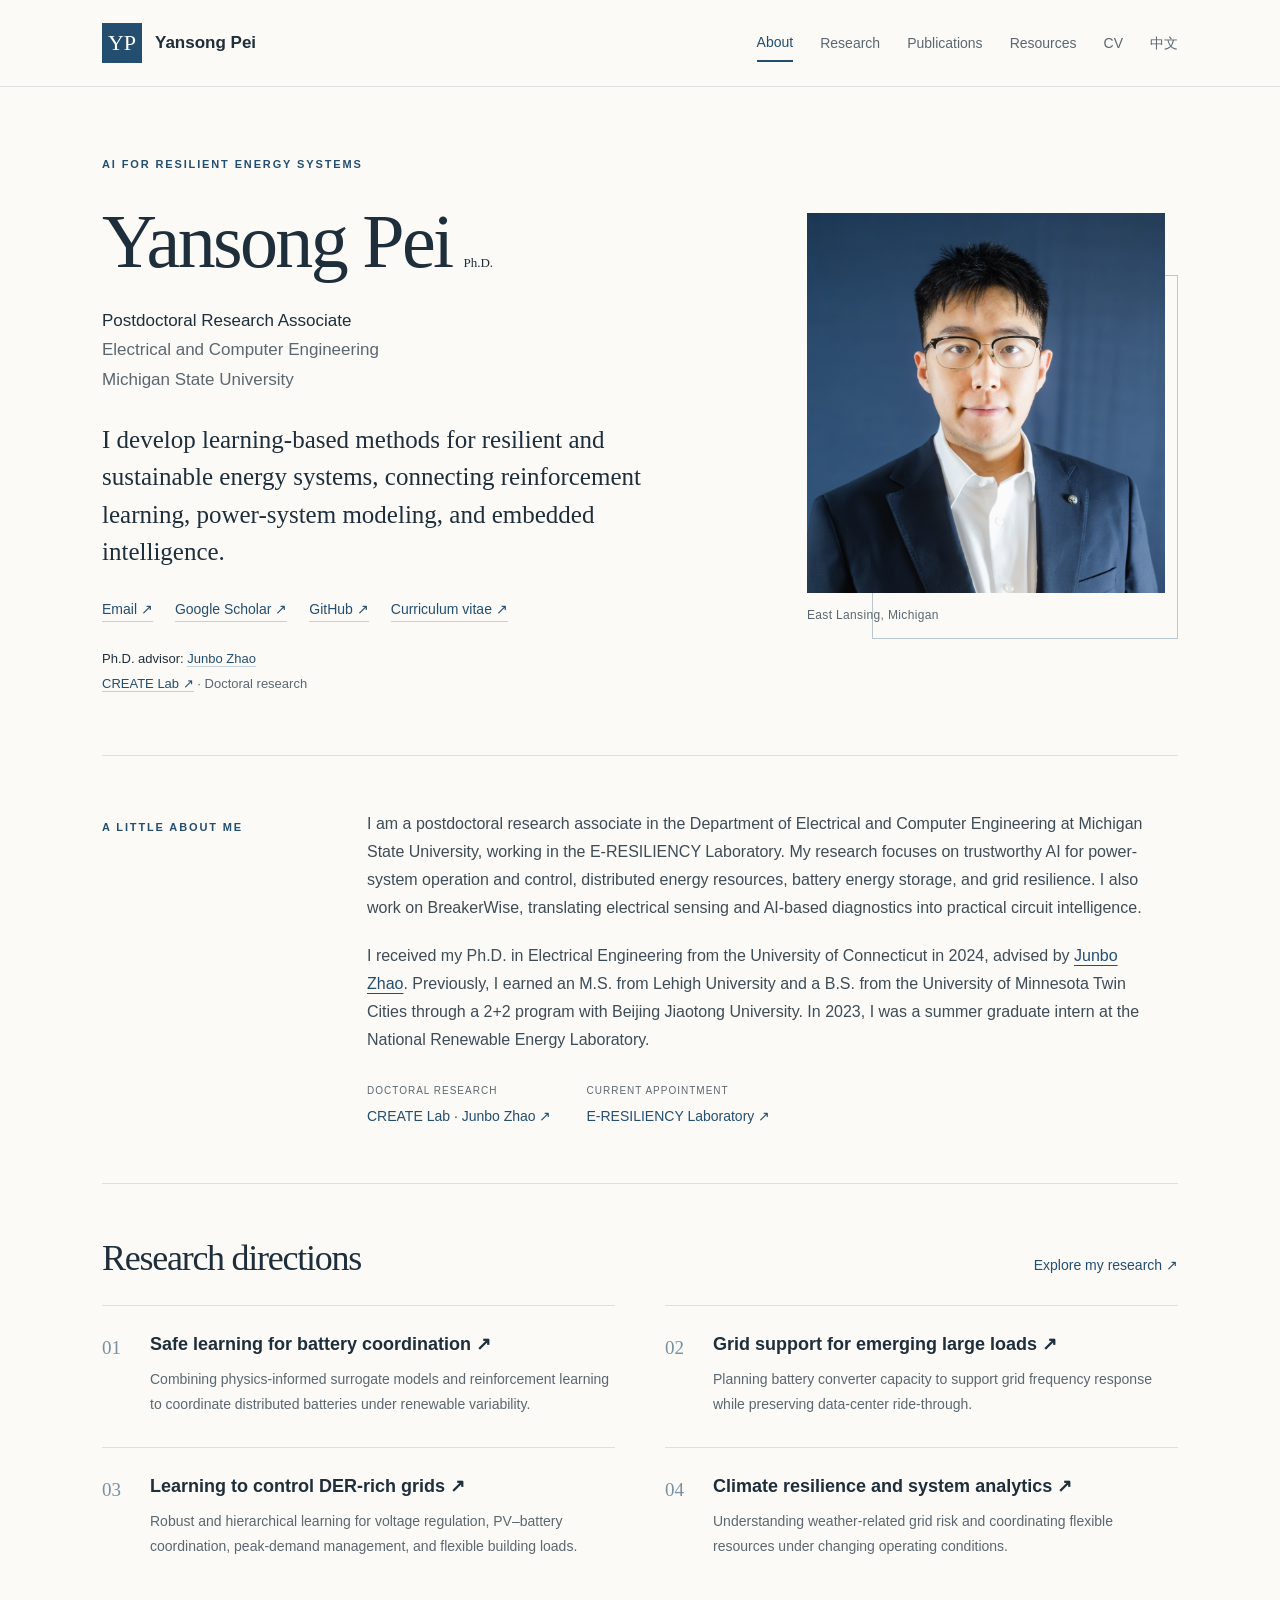
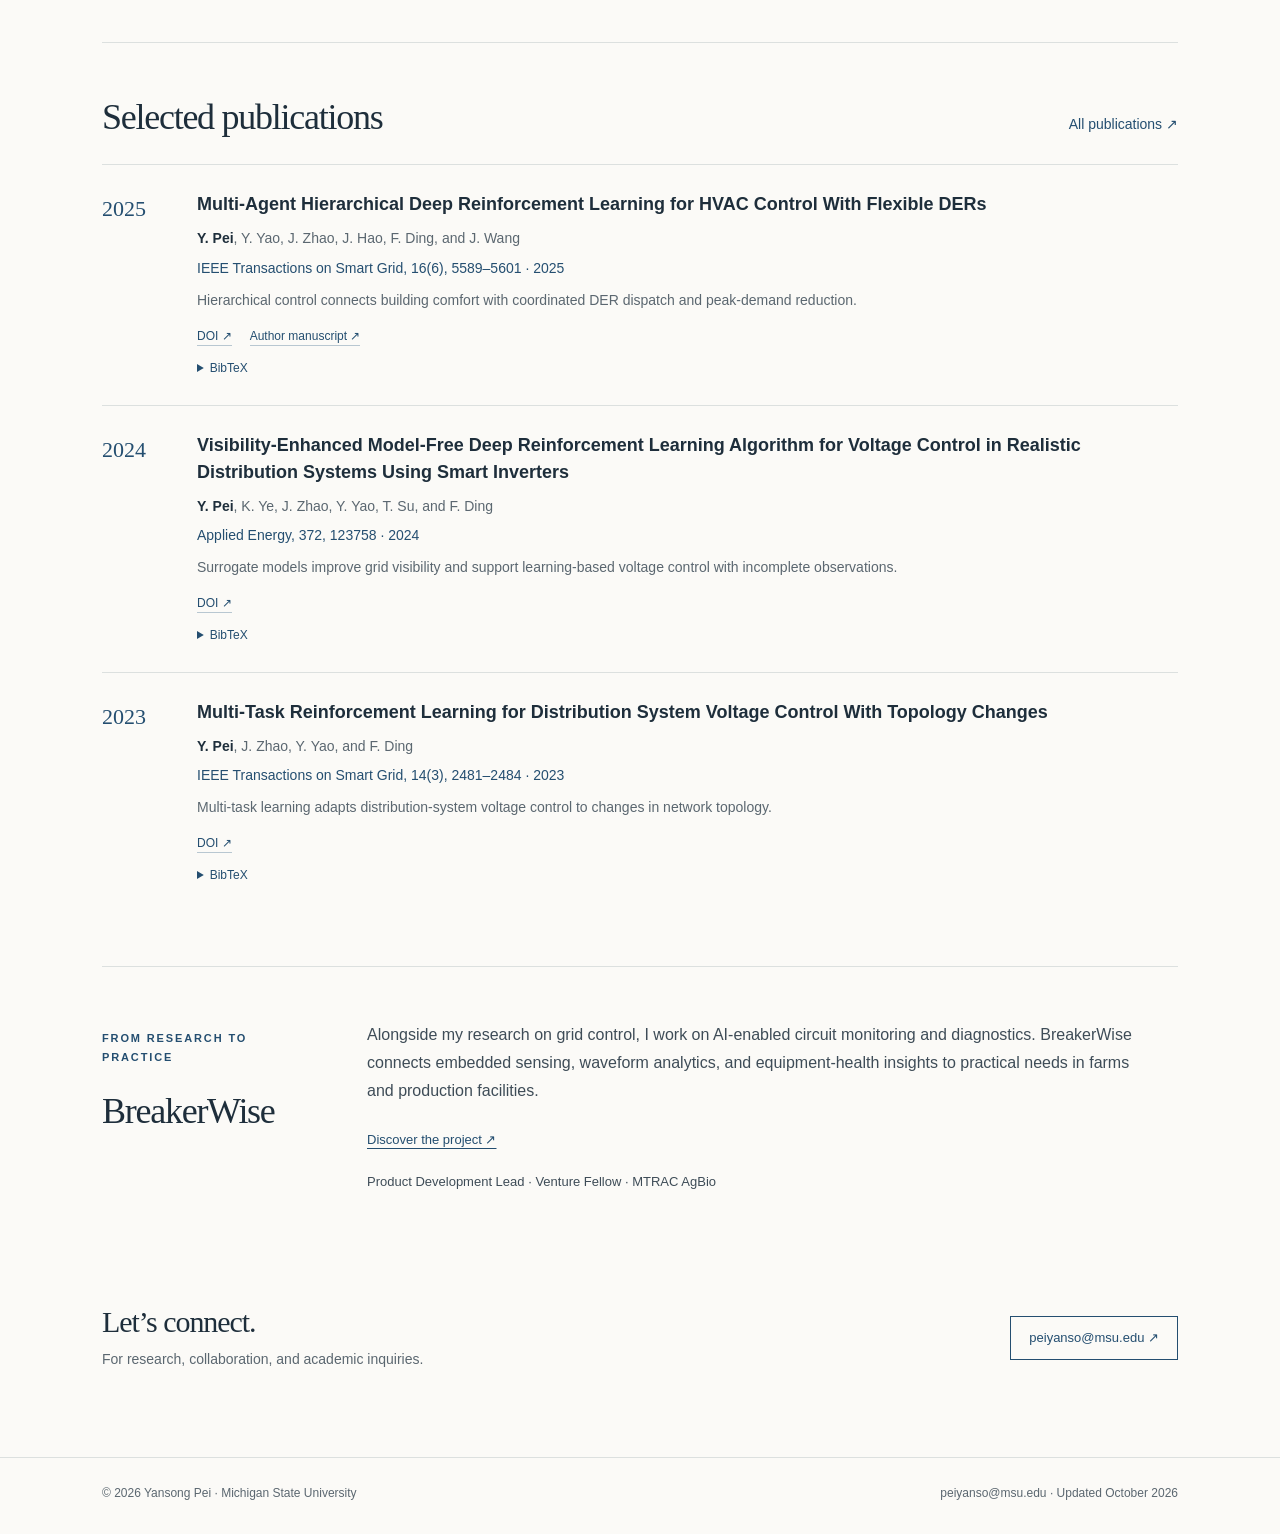
==== index.html @ 7ef68817 "Publish Yansong Pei academic homepage" ====
<!doctype html>
<html lang="en"><head><meta charset="utf-8"><meta name="viewport" content="width=device-width,initial-scale=1">
<title>Yansong Pei | AI for Power &amp; Energy Systems</title><meta name="description" content="I develop learning-based methods for resilient and sustainable energy systems, connecting reinforcement learning, power-system modeling, and embedded intelligence. Postdoctoral Research Associate at Michigan State University."><meta name="author" content="Yansong Pei"><meta name="robots" content="index,follow,max-image-preview:large">
<link rel="canonical" href="https://ypp-peipei.github.io/"><link rel="alternate" hreflang="en" href="https://ypp-peipei.github.io/"><link rel="alternate" hreflang="zh-CN" href="https://ypp-peipei.github.io/zh.html"><link rel="alternate" hreflang="x-default" href="https://ypp-peipei.github.io/"><link rel="icon" href="favicon.svg" type="image/svg+xml"><link rel="stylesheet" href="style.css">
<meta property="og:type" content="website"><meta property="og:title" content="Yansong Pei | AI for Power &amp; Energy Systems"><meta property="og:description" content="I develop learning-based methods for resilient and sustainable energy systems, connecting reinforcement learning, power-system modeling, and embedded intelligence. Postdoctoral Research Associate at Michigan State University."><meta property="og:url" content="https://ypp-peipei.github.io/"><meta property="og:image" content="https://ypp-peipei.github.io/portrait.jpg"><meta property="og:image:alt" content="Portrait of Yansong Pei"><meta name="twitter:card" content="summary"><meta name="theme-color" content="#244e70">
<script type="application/ld+json">{"@context": "https://schema.org", "@type": "ProfilePage", "dateModified": "2026-10-23", "url": "https://ypp-peipei.github.io/", "mainEntity": {"@type": "Person", "@id": "https://ypp-peipei.github.io/#person", "name": "Yansong Pei", "url": "https://ypp-peipei.github.io/", "image": "https://ypp-peipei.github.io/portrait.jpg", "jobTitle": "Postdoctoral Research Associate", "description": "I develop learning-based methods for resilient and sustainable energy systems, connecting reinforcement learning, power-system modeling, and embedded intelligence.", "email": "peiyanso@msu.edu", "worksFor": {"@type": "CollegeOrUniversity", "name": "Michigan State University"}, "alumniOf": [{"@type": "CollegeOrUniversity", "name": "University of Connecticut"}, {"@type": "CollegeOrUniversity", "name": "Lehigh University"}, {"@type": "CollegeOrUniversity", "name": "University of Minnesota Twin Cities"}], "sameAs": ["https://scholar.google.com/citations?user=QDawInYAAAAJ&hl=en", "https://github.com/ypp-peipei", "https://www.linkedin.com/in/yansong-pei-6686b8173", "https://www.egr.msu.edu/e-resiliency/people.html"]}}</script><script src="site.js" defer></script></head><body>
<a class="skip" href="#main">Skip to content</a><header class="site-header"><div class="container header-inner"><a class="brand" href="index.html"><span class="monogram" aria-hidden="true">YP</span>Yansong Pei</a><button class="menu-toggle" aria-controls="navigation" aria-expanded="false">Menu</button><nav class="nav" id="navigation" aria-label="Main navigation"><a href="index.html" aria-current="page">About</a><a href="research.html">Research</a><a href="publications.html">Publications</a><a href="materials.html">Resources</a><a href="cv.html">CV</a><a href="zh.html" class="">中文</a></nav></div></header>
<main class="container" id="main"><section class="hero"><div><p class="eyebrow">AI for resilient energy systems</p><h1>Yansong Pei<span class="small" style="letter-spacing:0;margin-left:12px">Ph.D.</span></h1><p class="role"><strong>Postdoctoral Research Associate</strong><br>Electrical and Computer Engineering<br>Michigan State University</p><p class="intro">I develop learning-based methods for resilient and sustainable energy systems, connecting reinforcement learning, power-system modeling, and embedded intelligence.</p><div class="socials"><a href="mailto:peiyanso@msu.edu" class="">Email <span aria-hidden="true">↗</span></a><a href="https://scholar.google.com/citations?user=QDawInYAAAAJ&amp;hl=en" class="">Google Scholar <span aria-hidden="true">↗</span></a><a href="https://github.com/ypp-peipei" class="">GitHub <span aria-hidden="true">↗</span></a><a href="cv.html" class="">Curriculum vitae <span aria-hidden="true">↗</span></a></div><p class="academic-link">Ph.D. advisor: <a href="https://sites.dartmouth.edu/cpeslab/junbo-zhao/" class="">Junbo Zhao</a><br><a href="https://sites.dartmouth.edu/cpeslab/" class="">CREATE Lab ↗</a> <span class="muted">· Doctoral research</span></p></div><figure class="portrait-wrap"><img class="portrait" src="portrait.jpg" width="1065" height="1600" fetchpriority="high" alt="Yansong Pei"><figcaption>East Lansing, Michigan</figcaption></figure></section>
<section class="section about-grid" aria-labelledby="about-title"><div><p class="eyebrow" id="about-title">A little about me</p></div><div class="prose"><p>I am a postdoctoral research associate in the Department of Electrical and Computer Engineering at Michigan State University, working in the E-RESILIENCY Laboratory. My research focuses on trustworthy AI for power-system operation and control, distributed energy resources, battery energy storage, and grid resilience. I also work on BreakerWise, translating electrical sensing and AI-based diagnostics into practical circuit intelligence.</p><p>I received my Ph.D. in Electrical Engineering from the University of Connecticut in 2024, advised by <a href="https://sites.dartmouth.edu/cpeslab/junbo-zhao/" class="">Junbo Zhao</a>. Previously, I earned an M.S. from Lehigh University and a B.S. from the University of Minnesota Twin Cities through a 2+2 program with Beijing Jiaotong University. In 2023, I was a summer graduate intern at the National Renewable Energy Laboratory.</p><div class="lab-links"><div><span>Doctoral research</span><a href="https://sites.dartmouth.edu/cpeslab/" class="">CREATE Lab · Junbo Zhao ↗</a></div><div><span>Current appointment</span><a href="https://www.egr.msu.edu/e-resiliency/people.html" class="">E-RESILIENCY Laboratory ↗</a></div></div></div></section>
<section class="section"><div class="section-heading"><h2>Research directions</h2><a href="research.html" class="">Explore my research ↗</a></div><div class="research-overview"><article class="research-teaser"><span class="number">01</span><div><h3><a href="research.html#safe-bess" class="">Safe learning for battery coordination <span aria-hidden="true">↗</span></a></h3><p>Combining physics-informed surrogate models and reinforcement learning to coordinate distributed batteries under renewable variability.</p></div></article><article class="research-teaser"><span class="number">02</span><div><h3><a href="research.html#data-centers" class="">Grid support for emerging large loads <span aria-hidden="true">↗</span></a></h3><p>Planning battery converter capacity to support grid frequency response while preserving data-center ride-through.</p></div></article><article class="research-teaser"><span class="number">03</span><div><h3><a href="research.html#der-control" class="">Learning to control DER-rich grids <span aria-hidden="true">↗</span></a></h3><p>Robust and hierarchical learning for voltage regulation, PV–battery coordination, peak-demand management, and flexible building loads.</p></div></article><article class="research-teaser"><span class="number">04</span><div><h3><a href="research.html#resilience" class="">Climate resilience and system analytics <span aria-hidden="true">↗</span></a></h3><p>Understanding weather-related grid risk and coordinating flexible resources under changing operating conditions.</p></div></article></div></section>
<section class="section"><div class="section-heading"><h2>Selected publications</h2><a href="publications.html" class="">All publications ↗</a></div><article class="publication" id="pei2025hvac" data-paper data-type="journal" data-year="2025" data-search="multi-agent hierarchical deep reinforcement learning for hvac control with flexible ders y. pei, y. yao, j. zhao, j. hao, f. ding, and j. wang ieee transactions on smart grid published 2025">
    <div class="pub-year">2025</div><div><h3><a href="https://doi.org/10.1109/TSG.2025.3598082" class="">Multi-Agent Hierarchical Deep Reinforcement Learning for HVAC Control With Flexible DERs</a></h3><p class="authors"><strong>Y. Pei</strong>, Y. Yao, J. Zhao, J. Hao, F. Ding, and J. Wang</p><p class="venue">IEEE Transactions on Smart Grid, 16(6), 5589–5601 · 2025</p><p class="pub-summary">Hierarchical control connects building comfort with coordinated DER dispatch and peak-demand reduction.</p>
    <div class="pub-links"><a href="https://doi.org/10.1109/TSG.2025.3598082" class="">DOI ↗</a><a href="https://www.osti.gov/pages/servlets/purl/2587057" class="">Author manuscript ↗</a></div><details class="citation"><summary>BibTeX</summary><pre id="bib-pei2025hvac">@article{pei2025hvac,
  title = {{Multi-Agent Hierarchical Deep Reinforcement Learning for HVAC Control With Flexible DERs}},
  author = {Y. Pei and Y. Yao and J. Zhao and J. Hao and F. Ding and J. Wang},
  year = {2025},
  journal = {IEEE Transactions on Smart Grid},
  volume = {16},
  number = {6},
  pages = {5589--5601},
  doi = {10.1109/TSG.2025.3598082}
}</pre><button class="copy" data-copy="bib-pei2025hvac" aria-live="polite">Copy citation</button></details></div></article><article class="publication" id="pei2024visibility" data-paper data-type="journal" data-year="2024" data-search="visibility-enhanced model-free deep reinforcement learning algorithm for voltage control in realistic distribution systems using smart inverters y. pei, k. ye, j. zhao, y. yao, t. su, and f. ding applied energy published 2024">
    <div class="pub-year">2024</div><div><h3><a href="https://doi.org/10.1016/j.apenergy.2024.123758" class="">Visibility-Enhanced Model-Free Deep Reinforcement Learning Algorithm for Voltage Control in Realistic Distribution Systems Using Smart Inverters</a></h3><p class="authors"><strong>Y. Pei</strong>, K. Ye, J. Zhao, Y. Yao, T. Su, and F. Ding</p><p class="venue">Applied Energy, 372, 123758 · 2024</p><p class="pub-summary">Surrogate models improve grid visibility and support learning-based voltage control with incomplete observations.</p>
    <div class="pub-links"><a href="https://doi.org/10.1016/j.apenergy.2024.123758" class="">DOI ↗</a></div><details class="citation"><summary>BibTeX</summary><pre id="bib-pei2024visibility">@article{pei2024visibility,
  title = {{Visibility-Enhanced Model-Free Deep Reinforcement Learning Algorithm for Voltage Control in Realistic Distribution Systems Using Smart Inverters}},
  author = {Y. Pei and K. Ye and J. Zhao and Y. Yao and T. Su and F. Ding},
  year = {2024},
  journal = {Applied Energy},
  volume = {372},
  pages = {123758},
  doi = {10.1016/j.apenergy.2024.123758}
}</pre><button class="copy" data-copy="bib-pei2024visibility" aria-live="polite">Copy citation</button></details></div></article><article class="publication" id="pei2023multitask" data-paper data-type="journal" data-year="2023" data-search="multi-task reinforcement learning for distribution system voltage control with topology changes y. pei, j. zhao, y. yao, and f. ding ieee transactions on smart grid published 2023">
    <div class="pub-year">2023</div><div><h3><a href="https://doi.org/10.1109/TSG.2022.3233766" class="">Multi-Task Reinforcement Learning for Distribution System Voltage Control With Topology Changes</a></h3><p class="authors"><strong>Y. Pei</strong>, J. Zhao, Y. Yao, and F. Ding</p><p class="venue">IEEE Transactions on Smart Grid, 14(3), 2481–2484 · 2023</p><p class="pub-summary">Multi-task learning adapts distribution-system voltage control to changes in network topology.</p>
    <div class="pub-links"><a href="https://doi.org/10.1109/TSG.2022.3233766" class="">DOI ↗</a></div><details class="citation"><summary>BibTeX</summary><pre id="bib-pei2023multitask">@article{pei2023multitask,
  title = {{Multi-Task Reinforcement Learning for Distribution System Voltage Control With Topology Changes}},
  author = {Y. Pei and J. Zhao and Y. Yao and F. Ding},
  year = {2023},
  journal = {IEEE Transactions on Smart Grid},
  volume = {14},
  number = {3},
  pages = {2481--2484},
  doi = {10.1109/TSG.2022.3233766}
}</pre><button class="copy" data-copy="bib-pei2023multitask" aria-live="polite">Copy citation</button></details></div></article></section>
<section class="section about-grid"><div><p class="eyebrow">From research to practice</p><h2>BreakerWise</h2></div><div class="prose"><p>Alongside my research on grid control, I work on AI-enabled circuit monitoring and diagnostics. BreakerWise connects embedded sensing, waveform analytics, and equipment-health insights to practical needs in farms and production facilities.</p><a href="research.html#breakerwise" class="small">Discover the project ↗</a><p class="small muted" style="margin-top:18px">Product Development Lead · Venture Fellow · MTRAC AgBio</p></div></section>
<section class="contact"><div><h2>Let’s connect.</h2><p>For research, collaboration, and academic inquiries.</p></div><a href="mailto:peiyanso@msu.edu" class="button">peiyanso@msu.edu ↗</a></section></main>
<footer class="site-footer"><div class="container footer-inner"><div>© 2026 Yansong Pei <span aria-hidden="true">·</span> Michigan State University</div><div><a href="mailto:peiyanso@msu.edu" class="">peiyanso@msu.edu</a> <span aria-hidden="true">·</span> Updated October 2026</div></div></footer></body></html>
---- style.css ----
:root{--ink:#1e2e3b;--muted:#5b6770;--blue:#244e70;--paper:#fbfaf7;--line:#dce0df;--pale:#eaf0f3;--serif:Georgia,'Times New Roman',serif;--sans:-apple-system,BlinkMacSystemFont,'Segoe UI',sans-serif}*{box-sizing:border-box}html{scroll-behavior:smooth;scroll-padding-top:95px}body{margin:0;background:var(--paper);color:var(--ink);font:16px/1.75 var(--sans);-webkit-font-smoothing:antialiased}a{color:var(--blue);text-decoration-thickness:1px;text-underline-offset:4px}a:hover{color:#0d2941}button,input,select{font:inherit}button,a,input,select,summary{-webkit-tap-highlight-color:transparent}a:focus-visible,button:focus-visible,input:focus-visible,select:focus-visible,summary:focus-visible{outline:3px solid #a87128;outline-offset:5px}h1,h2,h3,p{margin-top:0}h1,h2{font-family:var(--serif);font-weight:400;line-height:1.15;letter-spacing:-.035em}h1{font-size:clamp(48px,6vw,76px);margin-bottom:20px}h2{font-size:36px;margin-bottom:26px}h3{font-size:20px;line-height:1.45;font-weight:600;margin-bottom:10px}p{margin-bottom:20px}img{max-width:100%;display:block}button{cursor:pointer}small,.small{font-size:13px}.container{max-width:1160px;margin:auto;padding:0 42px}.skip{position:absolute;left:16px;top:-100px;background:white;padding:10px;z-index:100}.skip:focus{top:12px}.site-header{border-bottom:1px solid var(--line);background:rgba(251,250,247,.97);position:sticky;top:0;z-index:10}.header-inner{height:86px;display:flex;align-items:center;justify-content:space-between;gap:24px}.brand{text-decoration:none;color:var(--ink);font-size:17px;font-weight:650;white-space:nowrap;display:flex;align-items:center;gap:13px}.monogram{font-family:var(--serif);font-size:22px;font-weight:400;background:var(--blue);color:white;width:40px;height:40px;display:grid;place-items:center}.nav{display:flex;align-items:center;gap:27px}.nav a{font-size:14px;text-decoration:none;color:var(--muted);padding:6px 0}.nav a[aria-current=page]{color:var(--blue);border-bottom:2px solid var(--blue)}.nav a:hover{color:var(--blue)}.menu-toggle{display:none;background:none;border:1px solid var(--line);padding:6px 12px;color:var(--ink)}.eyebrow{text-transform:uppercase;font-size:11px;letter-spacing:.17em;font-weight:650;color:var(--blue);margin-bottom:24px}.hero{display:grid;grid-template-columns:minmax(0,1.7fr) minmax(250px,1fr);align-items:center;gap:74px;padding:68px 0 58px}.hero .role{font-size:17px;margin-bottom:26px;color:var(--muted)}.hero .role strong{color:var(--ink);font-weight:500}.hero .intro{font-family:var(--serif);font-size:25px;line-height:1.5;max-width:600px}.portrait-wrap{margin:0;position:relative;padding:0 13px 13px 0}.portrait-wrap:after{content:'';position:absolute;right:0;bottom:0;width:82%;height:85%;border:1px solid #b9c8d0;z-index:-1}.portrait{width:100%;height:380px;object-fit:cover;object-position:50% 23%;background:#254767}.portrait-wrap figcaption{padding:12px 0 0;color:var(--muted);font-size:12px;letter-spacing:.03em}.socials{display:flex;flex-wrap:wrap;align-items:center;gap:10px 22px;margin-top:26px}.socials a{font-size:14px;text-decoration:none;border-bottom:1px solid #c6d1d7}.arrow{padding-left:5px}.section{padding:54px 0;border-top:1px solid var(--line)}.section-heading{display:flex;align-items:baseline;justify-content:space-between;gap:20px}.section-heading>a{font-size:14px;text-decoration:none;white-space:nowrap}.about-grid{display:grid;grid-template-columns:220px minmax(0,1fr);gap:45px}.about-grid .eyebrow{margin-top:8px}.prose{max-width:780px}.prose p{color:#3e4c57}.research-overview{display:grid;grid-template-columns:1fr 1fr;gap:0 50px}.research-teaser{padding:25px 0;border-top:1px solid var(--line);display:grid;grid-template-columns:30px 1fr;gap:18px}.number{font-family:var(--serif);font-size:19px;color:#7890a0}.research-teaser h3{font-size:18px}.research-teaser h3 a{color:var(--ink);text-decoration:none}.research-teaser p{font-size:14px;color:var(--muted);line-height:1.8;margin-bottom:4px}.publication{border-top:1px solid var(--line);padding:26px 0;display:grid;grid-template-columns:75px minmax(0,1fr);gap:20px;scroll-margin-top:100px}.pub-year{font:22px/1.4 var(--serif);color:var(--blue);padding-top:3px}.publication h3{font-size:18px;line-height:1.5;margin:0 0 9px}.publication h3 a{color:var(--ink);text-decoration:none}.publication h3 a:hover{text-decoration:underline}.authors{color:var(--muted);font-size:14px;line-height:1.65;margin:0 0 5px}.authors strong{color:var(--ink);font-weight:650}.venue{font-size:14px;color:var(--blue);margin:0 0 8px}.pub-summary{font-size:14px;color:var(--muted);margin:8px 0 10px}.pub-links{display:flex;align-items:center;gap:18px;flex-wrap:wrap;font-size:12px;line-height:1.5;margin-top:14px}.pub-links a{text-decoration:none;border-bottom:1px solid #b8c7d1}.tag{display:inline-block;font-size:11px;letter-spacing:.01em;padding:3px 9px;background:var(--pale);color:var(--blue)}.tag.accepted{background:#e4eee5;color:#315a3d}.tag.review{background:#f2e9d9;color:#74501f}.award{font-size:11px;color:#795820}.pub-links details{position:relative}.pub-links summary{cursor:pointer;color:var(--blue)}pre{font:12px/1.65 ui-monospace,SFMono-Regular,Consolas,monospace;white-space:pre-wrap;overflow-wrap:anywhere;background:#f0f1ef;padding:20px;margin-bottom:0;border:1px solid var(--line)}.citation{margin-top:12px}.citation summary{font-size:12px;color:var(--blue);cursor:pointer;display:list-item;width:fit-content}.copy{border:1px solid #b9c8d0;background:transparent;padding:4px 10px;color:var(--blue);font-size:12px;margin-top:8px}.page-top{padding:64px 0 35px;max-width:810px}.page-top h1{font-size:55px}.page-top .lead{font-size:19px;color:var(--muted);line-height:1.75;max-width:760px}.page-top .eyebrow{margin-bottom:20px}.page-top p:last-child{margin-bottom:0}.toolbar{margin:16px 0 28px;padding:20px 0;border-top:1px solid var(--line);border-bottom:1px solid var(--line);display:flex;gap:16px;flex-wrap:wrap;align-items:flex-end}.toolbar label{font-size:11px;letter-spacing:.06em;color:var(--muted);display:block}.search-group{flex:1;min-width:180px}.toolbar input,.toolbar select{width:100%;background:white;border:1px solid #bbc7cb;padding:9px 12px;border-radius:0;color:var(--ink);font-size:14px}.filter-group{min-width:160px}.result-count{font-size:12px;color:var(--muted);margin:0 0 14px}.empty{padding:40px 0}.project{padding:42px 0;border-top:1px solid var(--line);display:grid;grid-template-columns:220px minmax(0,1fr);gap:45px}.project-aside .number{font-size:44px;line-height:1}.project-aside p{font-size:12px;color:var(--muted);margin:14px 0}.project h2{font-size:30px;line-height:1.3;margin-bottom:16px}.project p{color:#46535e}.tags{display:flex;flex-wrap:wrap;gap:8px;margin:18px 0}.related{padding-left:18px;font-size:13px;color:var(--muted)}.related li{padding:5px 0}.subheading{font-size:11px;text-transform:uppercase;letter-spacing:.1em;color:var(--blue);margin:22px 0 10px}.statement{padding:35px 40px;background:var(--pale);margin-bottom:50px}.statement h2{font-size:28px}.statement p{margin-bottom:0;color:#415563}.timeline-item{display:grid;grid-template-columns:145px minmax(0,1fr);gap:25px;padding:22px 0;border-top:1px solid var(--line)}.timeline-item .date{font-size:13px;color:var(--blue);padding-top:4px}.timeline-item h3{font-size:18px;margin-bottom:3px}.timeline-item .place{font-size:15px;margin-bottom:8px}.timeline-item .detail{font-size:14px;line-height:1.75;color:var(--muted);margin:0}.cv-section{padding:30px 0}.cv-section h2{font-size:30px}.button{display:inline-flex;align-items:center;gap:12px;border:1px solid var(--blue);padding:10px 18px;font-size:13px;color:var(--blue);text-decoration:none;background:transparent}.button.primary{background:var(--blue);color:white}.resource{display:grid;grid-template-columns:90px 1fr auto;gap:24px;padding:27px 0;border-top:1px solid var(--line);align-items:start}.resource .format{font-size:11px;letter-spacing:.07em;color:var(--blue);padding-top:5px}.resource h3{font-size:19px;margin-bottom:8px}.resource p{font-size:14px;color:var(--muted);margin-bottom:0}.resource>a{font-size:13px;white-space:nowrap}.teaching{display:grid;grid-template-columns:1fr 1fr;gap:42px}.teaching p{font-size:15px;color:var(--muted)}.contact{display:flex;justify-content:space-between;gap:32px;align-items:center;padding:37px 0 45px}.contact h2{font-size:30px;margin-bottom:8px}.contact p{font-size:14px;color:var(--muted);margin-bottom:0}.site-footer{border-top:1px solid var(--line);margin-top:40px;font-size:12px;color:var(--muted)}.footer-inner{padding-top:25px;padding-bottom:30px;display:flex;justify-content:space-between;gap:24px}.footer-inner a{color:var(--muted);text-decoration:none}.muted{color:var(--muted)}[hidden]{display:none!important}.zh-copy{font-size:17px;line-height:2;max-width:800px}.zh-copy h2{font-family:var(--sans);font-size:26px;margin-top:40px}.cv-publications .publication{grid-template-columns:55px 1fr}.cv-publications .publication h3{font-size:15px}.cv-publications .authors,.cv-publications .venue{font-size:12px}.cv-publications .pub-links,.cv-publications details{display:none}
@media(min-width:1300px){.hero{gap:100px}.portrait{height:410px}}@media(max-width:850px){.container{padding:0 28px}.nav{gap:17px}.hero{gap:36px;grid-template-columns:1.45fr 1fr}.portrait{height:330px}.hero .intro{font-size:23px}.about-grid,.project{grid-template-columns:150px minmax(0,1fr);gap:25px}.research-overview{gap:0 30px}}@media(max-width:650px){.container{padding:0 23px}.header-inner{height:72px}.brand{font-size:15px}.menu-toggle{display:block;font-size:13px}.nav{display:none;position:absolute;top:72px;left:0;right:0;padding:20px 24px;background:var(--paper);border-bottom:1px solid var(--line);flex-wrap:wrap;gap:14px 24px}.nav.open{display:flex}.hero{grid-template-columns:1fr;gap:30px;padding:38px 0 40px}.hero h1{font-size:56px}.hero .intro{font-size:23px}.hero .role{font-size:15px}.hero .eyebrow{margin-bottom:18px}.portrait-wrap{max-width:280px}.portrait{height:305px}.hero .socials{gap:11px 20px}.section{padding:36px 0}.about-grid,.project{grid-template-columns:1fr;gap:10px}.about-grid .eyebrow{margin:0 0 15px}.research-overview,.teaching{grid-template-columns:1fr}.section-heading h2{font-size:30px}.section-heading{align-items:baseline}.section-heading>a{font-size:12px}.publication{grid-template-columns:45px minmax(0,1fr);gap:15px}.pub-year{font-size:18px}.publication h3{font-size:16px}.page-top{padding:39px 0 30px}.page-top h1{font-size:44px}.page-top .lead{font-size:17px}.project{padding:32px 0}.project-aside{display:flex;align-items:center;gap:18px;flex-wrap:wrap}.project-aside .number{font-size:28px}.project-aside p{margin:0}.project h2{font-size:27px;margin-top:15px}.timeline-item{grid-template-columns:1fr;gap:5px}.statement{padding:25px}.resource{grid-template-columns:1fr;gap:6px}.resource>a{margin-top:10px}.contact{align-items:flex-start;flex-direction:column;gap:22px}.footer-inner{flex-direction:column;gap:7px}.toolbar .filter-group{min-width:0;flex:1}.search-group{flex-basis:100%}}
@media(prefers-reduced-motion:reduce){html{scroll-behavior:auto}}@media print{body{font-size:11px;background:white;color:#111}.site-header,.site-footer,.skip,.no-print,.contact,.copy,.socials{display:none!important}.container{max-width:none;padding:0}.page-top{padding:0 0 15px}.page-top h1{font-size:34px}.page-top .lead{font-size:12px}.cv-section{padding:12px 0}.cv-section h2{font-size:23px;margin:0 0 12px}.timeline-item{grid-template-columns:115px 1fr;padding:10px 0;gap:15px;break-inside:avoid}.timeline-item h3{font-size:13px}.timeline-item .detail,.timeline-item .place{font-size:11px}.publication{padding:10px 0;break-inside:avoid}.publication h3{font-size:12px}.cv-publications .authors,.cv-publications .venue{font-size:10px}h2,h3{break-after:avoid}a{color:inherit;text-decoration:none}@page{margin:17mm}}
.academic-link{font-size:13px;line-height:1.9;margin-top:25px;margin-bottom:0}.academic-link a{text-decoration:none;border-bottom:1px solid #c6d1d7}.lab-links{display:flex;gap:35px;flex-wrap:wrap;margin-top:28px}.lab-links>div{display:flex;flex-direction:column;gap:5px}.lab-links span{font-size:10px;text-transform:uppercase;letter-spacing:.1em;color:var(--muted)}.lab-links a{font-size:14px;text-decoration:none}
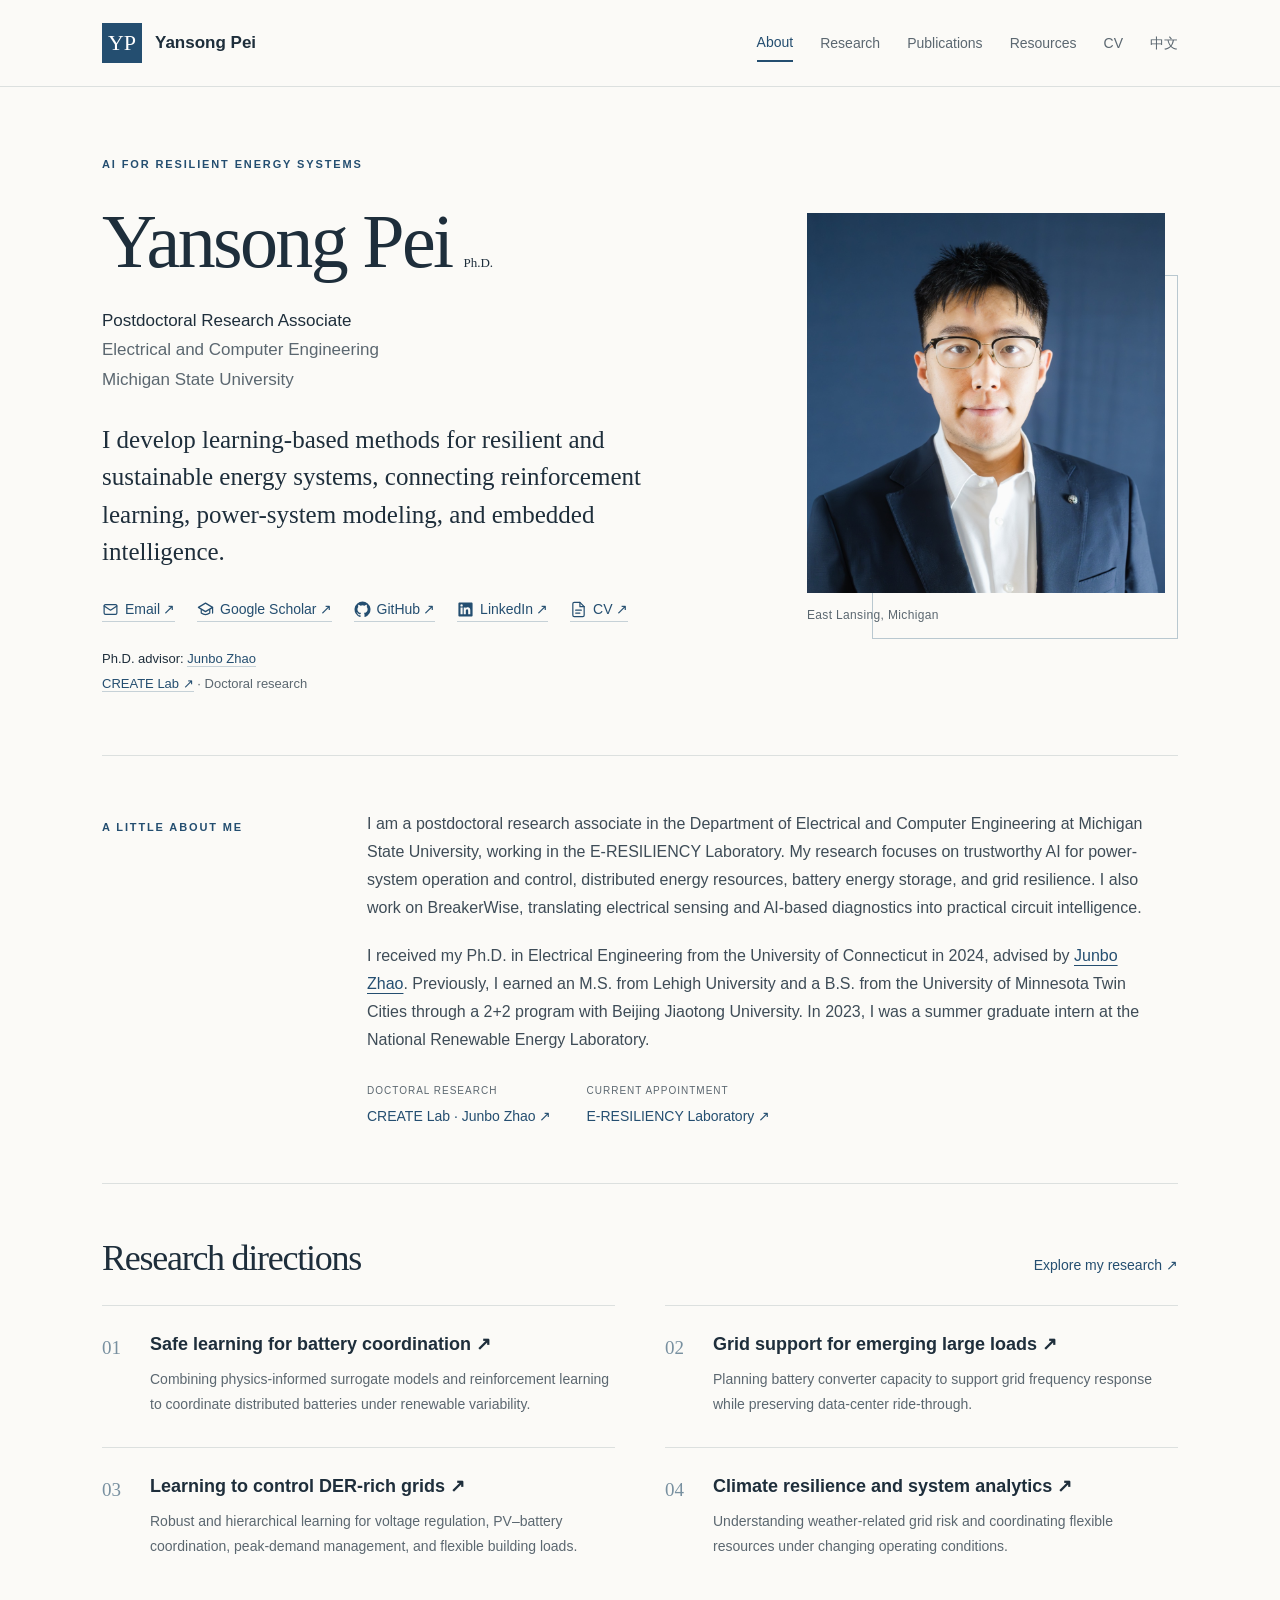
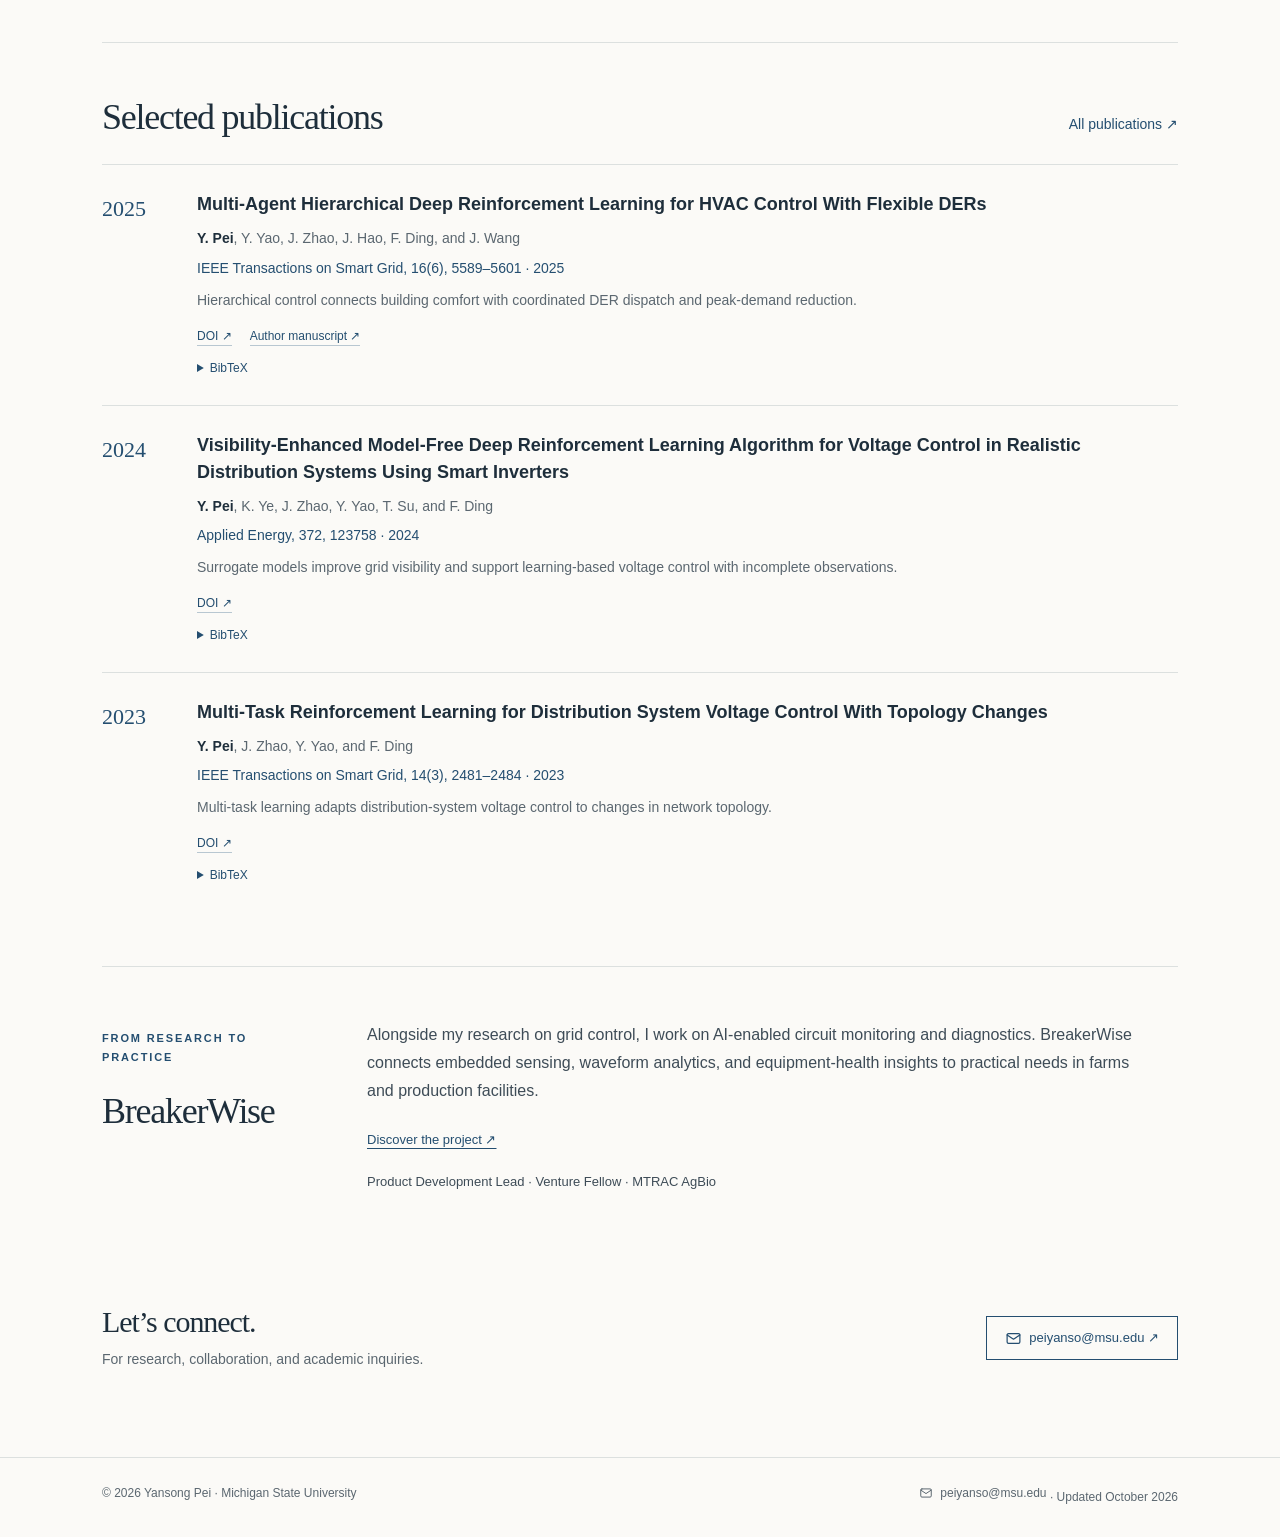
==== commit 9fba1d93: "Add LinkedIn and icons to academic profile links" ====
--- a/index.html
+++ b/index.html
@@ -1,11 +1,11 @@
 <!doctype html>
 <html lang="en"><head><meta charset="utf-8"><meta name="viewport" content="width=device-width,initial-scale=1">
-<title>Yansong Pei | AI for Power &amp; Energy Systems</title><meta name="description" content="I develop learning-based methods for resilient and sustainable energy systems, connecting reinforcement learning, power-system modeling, and embedded intelligence. Postdoctoral Research Associate at Michigan State University."><meta name="author" content="Yansong Pei"><meta name="robots" content="index,follow,max-image-preview:large">
+<title>Yansong Pei | AI for Power &amp; Energy Systems</title><meta name="description" content="I develop learning-based methods for resilient and sustainable energy systems, connecting reinforcement learning, power-system modeling, and embedded intelligence. Postdoctoral Research Associate at Michigan State University."><meta name="author" content="Yansong Pei"><meta name="robots" content="index,follow,max-image-preview:large"><meta name="google-site-verification" content="vVhUchJQVRA6qV_Si1U12F6eioEQoy0NqhwxMnwNhr4">
 <link rel="canonical" href="https://ypp-peipei.github.io/"><link rel="alternate" hreflang="en" href="https://ypp-peipei.github.io/"><link rel="alternate" hreflang="zh-CN" href="https://ypp-peipei.github.io/zh.html"><link rel="alternate" hreflang="x-default" href="https://ypp-peipei.github.io/"><link rel="icon" href="favicon.svg" type="image/svg+xml"><link rel="stylesheet" href="style.css">
 <meta property="og:type" content="website"><meta property="og:title" content="Yansong Pei | AI for Power &amp; Energy Systems"><meta property="og:description" content="I develop learning-based methods for resilient and sustainable energy systems, connecting reinforcement learning, power-system modeling, and embedded intelligence. Postdoctoral Research Associate at Michigan State University."><meta property="og:url" content="https://ypp-peipei.github.io/"><meta property="og:image" content="https://ypp-peipei.github.io/portrait.jpg"><meta property="og:image:alt" content="Portrait of Yansong Pei"><meta name="twitter:card" content="summary"><meta name="theme-color" content="#244e70">
 <script type="application/ld+json">{"@context": "https://schema.org", "@type": "ProfilePage", "dateModified": "2026-10-23", "url": "https://ypp-peipei.github.io/", "mainEntity": {"@type": "Person", "@id": "https://ypp-peipei.github.io/#person", "name": "Yansong Pei", "url": "https://ypp-peipei.github.io/", "image": "https://ypp-peipei.github.io/portrait.jpg", "jobTitle": "Postdoctoral Research Associate", "description": "I develop learning-based methods for resilient and sustainable energy systems, connecting reinforcement learning, power-system modeling, and embedded intelligence.", "email": "peiyanso@msu.edu", "worksFor": {"@type": "CollegeOrUniversity", "name": "Michigan State University"}, "alumniOf": [{"@type": "CollegeOrUniversity", "name": "University of Connecticut"}, {"@type": "CollegeOrUniversity", "name": "Lehigh University"}, {"@type": "CollegeOrUniversity", "name": "University of Minnesota Twin Cities"}], "sameAs": ["https://scholar.google.com/citations?user=QDawInYAAAAJ&hl=en", "https://github.com/ypp-peipei", "https://www.linkedin.com/in/yansong-pei-6686b8173", "https://www.egr.msu.edu/e-resiliency/people.html"]}}</script><script src="site.js" defer></script></head><body>
 <a class="skip" href="#main">Skip to content</a><header class="site-header"><div class="container header-inner"><a class="brand" href="index.html"><span class="monogram" aria-hidden="true">YP</span>Yansong Pei</a><button class="menu-toggle" aria-controls="navigation" aria-expanded="false">Menu</button><nav class="nav" id="navigation" aria-label="Main navigation"><a href="index.html" aria-current="page">About</a><a href="research.html">Research</a><a href="publications.html">Publications</a><a href="materials.html">Resources</a><a href="cv.html">CV</a><a href="zh.html" class="">中文</a></nav></div></header>
-<main class="container" id="main"><section class="hero"><div><p class="eyebrow">AI for resilient energy systems</p><h1>Yansong Pei<span class="small" style="letter-spacing:0;margin-left:12px">Ph.D.</span></h1><p class="role"><strong>Postdoctoral Research Associate</strong><br>Electrical and Computer Engineering<br>Michigan State University</p><p class="intro">I develop learning-based methods for resilient and sustainable energy systems, connecting reinforcement learning, power-system modeling, and embedded intelligence.</p><div class="socials"><a href="mailto:peiyanso@msu.edu" class="">Email <span aria-hidden="true">↗</span></a><a href="https://scholar.google.com/citations?user=QDawInYAAAAJ&amp;hl=en" class="">Google Scholar <span aria-hidden="true">↗</span></a><a href="https://github.com/ypp-peipei" class="">GitHub <span aria-hidden="true">↗</span></a><a href="cv.html" class="">Curriculum vitae <span aria-hidden="true">↗</span></a></div><p class="academic-link">Ph.D. advisor: <a href="https://sites.dartmouth.edu/cpeslab/junbo-zhao/" class="">Junbo Zhao</a><br><a href="https://sites.dartmouth.edu/cpeslab/" class="">CREATE Lab ↗</a> <span class="muted">· Doctoral research</span></p></div><figure class="portrait-wrap"><img class="portrait" src="portrait.jpg" width="1065" height="1600" fetchpriority="high" alt="Yansong Pei"><figcaption>East Lansing, Michigan</figcaption></figure></section>
+<main class="container" id="main"><section class="hero"><div><p class="eyebrow">AI for resilient energy systems</p><h1>Yansong Pei<span class="small" style="letter-spacing:0;margin-left:12px">Ph.D.</span></h1><p class="role"><strong>Postdoctoral Research Associate</strong><br>Electrical and Computer Engineering<br>Michigan State University</p><p class="intro">I develop learning-based methods for resilient and sustainable energy systems, connecting reinforcement learning, power-system modeling, and embedded intelligence.</p><div class="socials"><a href="mailto:peiyanso@msu.edu" class="icon-link"><svg class="link-icon" viewBox="0 0 24 24" width="17" height="17" fill="none" stroke="currentColor" stroke-width="1.7" stroke-linecap="round" stroke-linejoin="round" aria-hidden="true" focusable="false"><rect x="3" y="5" width="18" height="14" rx="2"/><path d="m3 7 9 6 9-6"/></svg>Email <span aria-hidden="true">↗</span></a><a href="https://scholar.google.com/citations?user=QDawInYAAAAJ&amp;hl=en" class="icon-link"><svg class="link-icon" viewBox="0 0 24 24" width="17" height="17" fill="none" stroke="currentColor" stroke-width="1.7" stroke-linecap="round" stroke-linejoin="round" aria-hidden="true" focusable="false"><path d="m2 9 10-6 10 6-10 6L2 9Z"/><path d="M6 12v5c3.5 2.7 8.5 2.7 12 0v-5M22 9v8"/></svg>Google Scholar <span aria-hidden="true">↗</span></a><a href="https://github.com/ypp-peipei" class="icon-link"><svg class="link-icon" viewBox="0 0 24 24" width="17" height="17" fill="none" stroke="currentColor" stroke-width="1.7" stroke-linecap="round" stroke-linejoin="round" aria-hidden="true" focusable="false"><path fill="currentColor" stroke="none" d="M12 .75a11.25 11.25 0 0 0-3.56 21.92c.56.1.77-.24.77-.54v-2.1c-3.13.68-3.79-1.33-3.79-1.33-.51-1.3-1.25-1.65-1.25-1.65-1.02-.7.08-.69.08-.69 1.13.08 1.73 1.16 1.73 1.16 1 1.72 2.64 1.22 3.28.93.1-.72.39-1.22.71-1.5-2.5-.29-5.13-1.25-5.13-5.56 0-1.23.44-2.23 1.16-3.02-.12-.29-.5-1.43.11-2.98 0 0 .95-.3 3.1 1.16a10.8 10.8 0 0 1 5.63 0c2.15-1.46 3.09-1.16 3.09-1.16.61 1.55.23 2.69.11 2.98.73.79 1.16 1.79 1.16 3.02 0 4.32-2.63 5.27-5.14 5.55.4.35.76 1.04.76 2.1v3.09c0 .3.2.65.77.54A11.25 11.25 0 0 0 12 .75Z"/></svg>GitHub <span aria-hidden="true">↗</span></a><a href="https://www.linkedin.com/in/yansong-pei-6686b8173" class="icon-link"><svg class="link-icon" viewBox="0 0 24 24" width="17" height="17" fill="none" stroke="currentColor" stroke-width="1.7" stroke-linecap="round" stroke-linejoin="round" aria-hidden="true" focusable="false"><path fill="currentColor" stroke="none" d="M20.45 2H3.55C2.69 2 2 2.68 2 3.52v16.96c0 .84.69 1.52 1.55 1.52h16.9c.86 0 1.55-.68 1.55-1.52V3.52c0-.84-.69-1.52-1.55-1.52ZM7.93 18.75H4.97V9.2h2.96v9.55ZM6.45 7.9a1.72 1.72 0 1 1 0-3.44 1.72 1.72 0 0 1 0 3.44Zm12.3 10.85h-2.96V14.1c0-1.11-.02-2.54-1.55-2.54-1.55 0-1.79 1.21-1.79 2.46v4.73H9.49V9.2h2.84v1.3h.04c.39-.74 1.36-1.53 2.8-1.53 2.99 0 3.58 1.97 3.58 4.53v5.25Z"/></svg>LinkedIn <span aria-hidden="true">↗</span></a><a href="cv.html" class="icon-link"><svg class="link-icon" viewBox="0 0 24 24" width="17" height="17" fill="none" stroke="currentColor" stroke-width="1.7" stroke-linecap="round" stroke-linejoin="round" aria-hidden="true" focusable="false"><path d="M14 2H6a2 2 0 0 0-2 2v16a2 2 0 0 0 2 2h12a2 2 0 0 0 2-2V8l-6-6Z"/><path d="M14 2v6h6M8 13h8M8 17h6"/></svg>CV <span aria-hidden="true">↗</span></a></div><p class="academic-link">Ph.D. advisor: <a href="https://sites.dartmouth.edu/cpeslab/junbo-zhao/" class="">Junbo Zhao</a><br><a href="https://sites.dartmouth.edu/cpeslab/" class="">CREATE Lab ↗</a> <span class="muted">· Doctoral research</span></p></div><figure class="portrait-wrap"><img class="portrait" src="portrait.jpg" width="1065" height="1600" fetchpriority="high" alt="Yansong Pei"><figcaption>East Lansing, Michigan</figcaption></figure></section>
 <section class="section about-grid" aria-labelledby="about-title"><div><p class="eyebrow" id="about-title">A little about me</p></div><div class="prose"><p>I am a postdoctoral research associate in the Department of Electrical and Computer Engineering at Michigan State University, working in the E-RESILIENCY Laboratory. My research focuses on trustworthy AI for power-system operation and control, distributed energy resources, battery energy storage, and grid resilience. I also work on BreakerWise, translating electrical sensing and AI-based diagnostics into practical circuit intelligence.</p><p>I received my Ph.D. in Electrical Engineering from the University of Connecticut in 2024, advised by <a href="https://sites.dartmouth.edu/cpeslab/junbo-zhao/" class="">Junbo Zhao</a>. Previously, I earned an M.S. from Lehigh University and a B.S. from the University of Minnesota Twin Cities through a 2+2 program with Beijing Jiaotong University. In 2023, I was a summer graduate intern at the National Renewable Energy Laboratory.</p><div class="lab-links"><div><span>Doctoral research</span><a href="https://sites.dartmouth.edu/cpeslab/" class="">CREATE Lab · Junbo Zhao ↗</a></div><div><span>Current appointment</span><a href="https://www.egr.msu.edu/e-resiliency/people.html" class="">E-RESILIENCY Laboratory ↗</a></div></div></div></section>
 <section class="section"><div class="section-heading"><h2>Research directions</h2><a href="research.html" class="">Explore my research ↗</a></div><div class="research-overview"><article class="research-teaser"><span class="number">01</span><div><h3><a href="research.html#safe-bess" class="">Safe learning for battery coordination <span aria-hidden="true">↗</span></a></h3><p>Combining physics-informed surrogate models and reinforcement learning to coordinate distributed batteries under renewable variability.</p></div></article><article class="research-teaser"><span class="number">02</span><div><h3><a href="research.html#data-centers" class="">Grid support for emerging large loads <span aria-hidden="true">↗</span></a></h3><p>Planning battery converter capacity to support grid frequency response while preserving data-center ride-through.</p></div></article><article class="research-teaser"><span class="number">03</span><div><h3><a href="research.html#der-control" class="">Learning to control DER-rich grids <span aria-hidden="true">↗</span></a></h3><p>Robust and hierarchical learning for voltage regulation, PV–battery coordination, peak-demand management, and flexible building loads.</p></div></article><article class="research-teaser"><span class="number">04</span><div><h3><a href="research.html#resilience" class="">Climate resilience and system analytics <span aria-hidden="true">↗</span></a></h3><p>Understanding weather-related grid risk and coordinating flexible resources under changing operating conditions.</p></div></article></div></section>
 <section class="section"><div class="section-heading"><h2>Selected publications</h2><a href="publications.html" class="">All publications ↗</a></div><article class="publication" id="pei2025hvac" data-paper data-type="journal" data-year="2025" data-search="multi-agent hierarchical deep reinforcement learning for hvac control with flexible ders y. pei, y. yao, j. zhao, j. hao, f. ding, and j. wang ieee transactions on smart grid published 2025">
@@ -42,5 +42,5 @@
   doi = {10.1109/TSG.2022.3233766}
 }</pre><button class="copy" data-copy="bib-pei2023multitask" aria-live="polite">Copy citation</button></details></div></article></section>
 <section class="section about-grid"><div><p class="eyebrow">From research to practice</p><h2>BreakerWise</h2></div><div class="prose"><p>Alongside my research on grid control, I work on AI-enabled circuit monitoring and diagnostics. BreakerWise connects embedded sensing, waveform analytics, and equipment-health insights to practical needs in farms and production facilities.</p><a href="research.html#breakerwise" class="small">Discover the project ↗</a><p class="small muted" style="margin-top:18px">Product Development Lead · Venture Fellow · MTRAC AgBio</p></div></section>
-<section class="contact"><div><h2>Let’s connect.</h2><p>For research, collaboration, and academic inquiries.</p></div><a href="mailto:peiyanso@msu.edu" class="button">peiyanso@msu.edu ↗</a></section></main>
-<footer class="site-footer"><div class="container footer-inner"><div>© 2026 Yansong Pei <span aria-hidden="true">·</span> Michigan State University</div><div><a href="mailto:peiyanso@msu.edu" class="">peiyanso@msu.edu</a> <span aria-hidden="true">·</span> Updated October 2026</div></div></footer></body></html>+<section class="contact"><div><h2>Let’s connect.</h2><p>For research, collaboration, and academic inquiries.</p></div><a href="mailto:peiyanso@msu.edu" class="button icon-link"><svg class="link-icon" viewBox="0 0 24 24" width="17" height="17" fill="none" stroke="currentColor" stroke-width="1.7" stroke-linecap="round" stroke-linejoin="round" aria-hidden="true" focusable="false"><rect x="3" y="5" width="18" height="14" rx="2"/><path d="m3 7 9 6 9-6"/></svg>peiyanso@msu.edu ↗</a></section></main>
+<footer class="site-footer"><div class="container footer-inner"><div>© 2026 Yansong Pei <span aria-hidden="true">·</span> Michigan State University</div><div><a href="mailto:peiyanso@msu.edu" class="icon-link"><svg class="link-icon" viewBox="0 0 24 24" width="17" height="17" fill="none" stroke="currentColor" stroke-width="1.7" stroke-linecap="round" stroke-linejoin="round" aria-hidden="true" focusable="false"><rect x="3" y="5" width="18" height="14" rx="2"/><path d="m3 7 9 6 9-6"/></svg>peiyanso@msu.edu</a> <span aria-hidden="true">·</span> Updated October 2026</div></div></footer></body></html>
--- a/style.css
+++ b/style.css
@@ -2,3 +2,5 @@
 @media(min-width:1300px){.hero{gap:100px}.portrait{height:410px}}@media(max-width:850px){.container{padding:0 28px}.nav{gap:17px}.hero{gap:36px;grid-template-columns:1.45fr 1fr}.portrait{height:330px}.hero .intro{font-size:23px}.about-grid,.project{grid-template-columns:150px minmax(0,1fr);gap:25px}.research-overview{gap:0 30px}}@media(max-width:650px){.container{padding:0 23px}.header-inner{height:72px}.brand{font-size:15px}.menu-toggle{display:block;font-size:13px}.nav{display:none;position:absolute;top:72px;left:0;right:0;padding:20px 24px;background:var(--paper);border-bottom:1px solid var(--line);flex-wrap:wrap;gap:14px 24px}.nav.open{display:flex}.hero{grid-template-columns:1fr;gap:30px;padding:38px 0 40px}.hero h1{font-size:56px}.hero .intro{font-size:23px}.hero .role{font-size:15px}.hero .eyebrow{margin-bottom:18px}.portrait-wrap{max-width:280px}.portrait{height:305px}.hero .socials{gap:11px 20px}.section{padding:36px 0}.about-grid,.project{grid-template-columns:1fr;gap:10px}.about-grid .eyebrow{margin:0 0 15px}.research-overview,.teaching{grid-template-columns:1fr}.section-heading h2{font-size:30px}.section-heading{align-items:baseline}.section-heading>a{font-size:12px}.publication{grid-template-columns:45px minmax(0,1fr);gap:15px}.pub-year{font-size:18px}.publication h3{font-size:16px}.page-top{padding:39px 0 30px}.page-top h1{font-size:44px}.page-top .lead{font-size:17px}.project{padding:32px 0}.project-aside{display:flex;align-items:center;gap:18px;flex-wrap:wrap}.project-aside .number{font-size:28px}.project-aside p{margin:0}.project h2{font-size:27px;margin-top:15px}.timeline-item{grid-template-columns:1fr;gap:5px}.statement{padding:25px}.resource{grid-template-columns:1fr;gap:6px}.resource>a{margin-top:10px}.contact{align-items:flex-start;flex-direction:column;gap:22px}.footer-inner{flex-direction:column;gap:7px}.toolbar .filter-group{min-width:0;flex:1}.search-group{flex-basis:100%}}
 @media(prefers-reduced-motion:reduce){html{scroll-behavior:auto}}@media print{body{font-size:11px;background:white;color:#111}.site-header,.site-footer,.skip,.no-print,.contact,.copy,.socials{display:none!important}.container{max-width:none;padding:0}.page-top{padding:0 0 15px}.page-top h1{font-size:34px}.page-top .lead{font-size:12px}.cv-section{padding:12px 0}.cv-section h2{font-size:23px;margin:0 0 12px}.timeline-item{grid-template-columns:115px 1fr;padding:10px 0;gap:15px;break-inside:avoid}.timeline-item h3{font-size:13px}.timeline-item .detail,.timeline-item .place{font-size:11px}.publication{padding:10px 0;break-inside:avoid}.publication h3{font-size:12px}.cv-publications .authors,.cv-publications .venue{font-size:10px}h2,h3{break-after:avoid}a{color:inherit;text-decoration:none}@page{margin:17mm}}
 .academic-link{font-size:13px;line-height:1.9;margin-top:25px;margin-bottom:0}.academic-link a{text-decoration:none;border-bottom:1px solid #c6d1d7}.lab-links{display:flex;gap:35px;flex-wrap:wrap;margin-top:28px}.lab-links>div{display:flex;flex-direction:column;gap:5px}.lab-links span{font-size:10px;text-transform:uppercase;letter-spacing:.1em;color:var(--muted)}.lab-links a{font-size:14px;text-decoration:none}
+
+.icon-link{display:inline-flex;align-items:center;gap:7px;vertical-align:baseline}.link-icon{width:17px;height:17px;flex:none;align-self:center}.socials .icon-link{white-space:nowrap;gap:6px}.socials .icon-link>span{margin-left:-3px}.footer-inner .link-icon{width:14px;height:14px}
